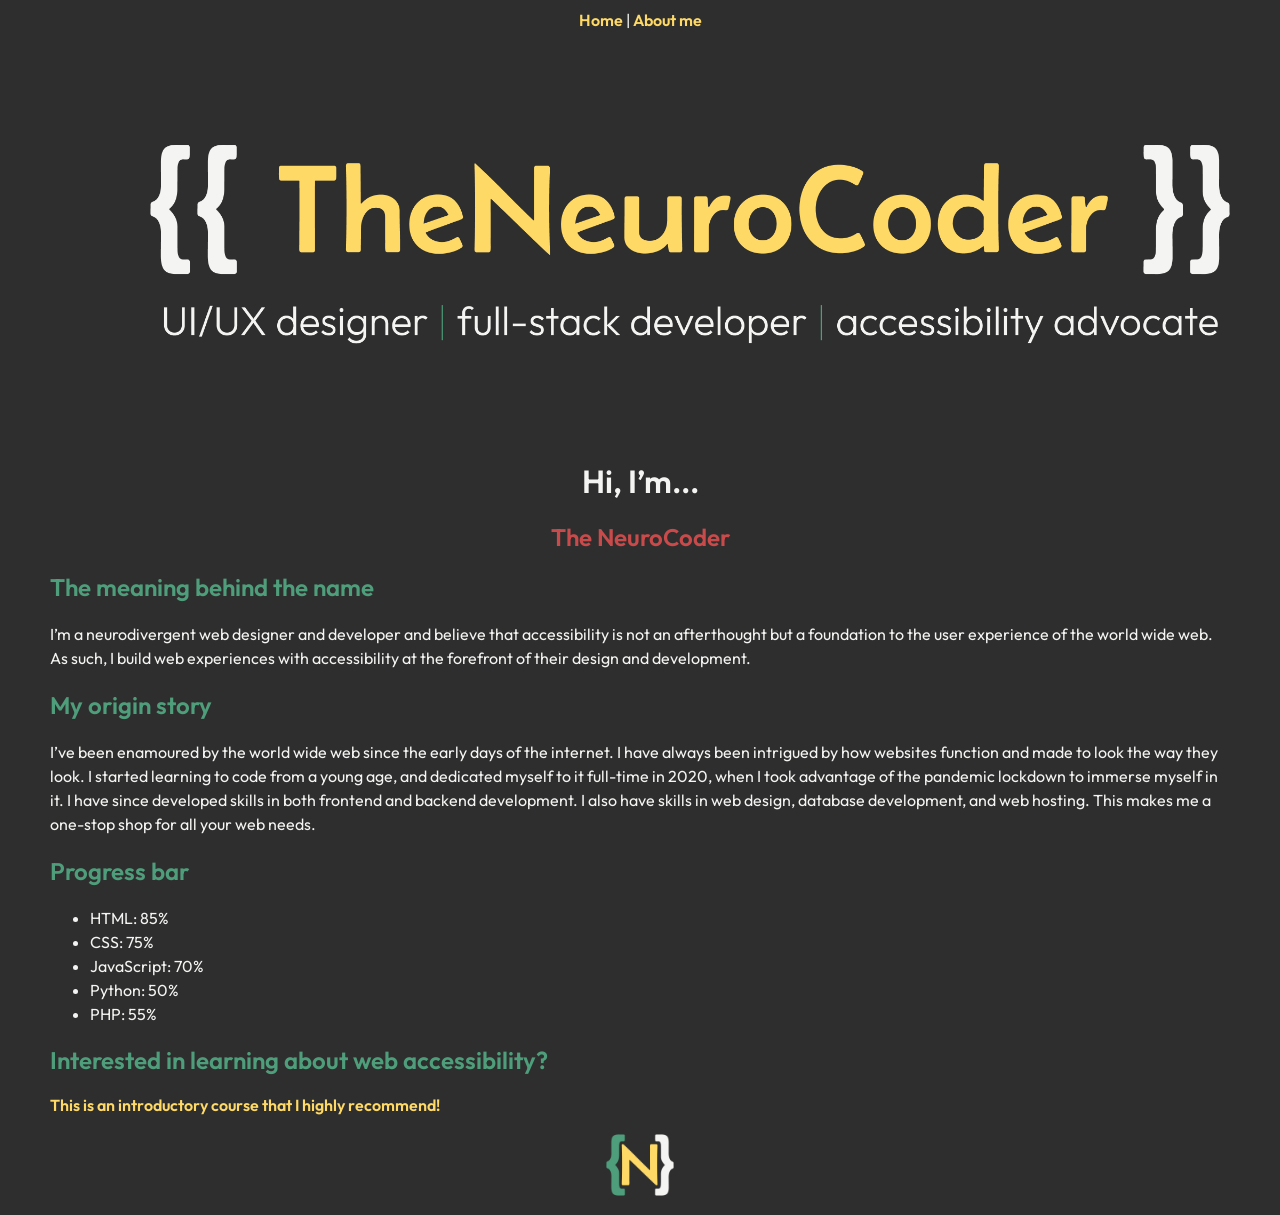
==== index.html @ 861b0270 "Uploaded file." ====
<!doctype html>
<html lang="en">
  <head>
    <meta charset="UTF-8" />
    <meta name="viewport" content="width=device-width, initial-scale=1.0" />
    <title>The Neurocoder | Web Designer & Full-Stack Developer</title>
    <link rel="stylesheet" href="/style.css" />
  </head>
  <body>
    <header>
      <nav>
        <a href="/index.html">Home</a> |
        <a href="/about.html">About me</a>
      </nav>
    </header>
    <img
      class="banner"
      src="/images/banner.png"
      alt="A banner that says the neurocoder, UI/UX designer, full-stack developer, accessibility advocate"
    />
    <main>
      <div class="name">
        <h1>Hi, I’m...</h1>
        <h2>The NeuroCoder</h2>
      </div>
      <section>
        <h2>The meaning behind the name</h2>
        <p>
          I’m a neurodivergent web designer and developer and believe that
          accessibility is not an afterthought but a foundation to the user
          experience of the world wide web. As such, I build web experiences
          with accessibility at the forefront of their design and development.
        </p>
      </section>

      <section>
        <h2>My origin story</h2>
        <p>
          I’ve been enamoured by the world wide web since the early days of the
          internet. I have always been intrigued by how websites function and
          made to look the way they look. I started learning to code from a
          young age, and dedicated myself to it full-time in 2020, when I took
          advantage of the pandemic lockdown to immerse myself in it. I have
          since developed skills in both frontend and backend development. I
          also have skills in web design, database development, and web hosting.
          This makes me a one-stop shop for all your web needs.
        </p>
      </section>

      <section>
        <h2>Progress bar</h2>
        <ul>
          <li>HTML: 85%</li>
          <li>CSS: 75%</li>
          <li>JavaScript: 70%</li>
          <li>Python: 50%</li>
          <li>PHP: 55%</li>
        </ul>
      </section>

      <section>
        <h2>Interested in learning about web accessibility?</h2>
        <a
          target="_blank"
          href="https://www.udemy.com/course/introduction-to-web-accessibility-wcag21/?srsltid=AYCX9vIbx-0yYsA8Ox3uv8bTooHfXclQ60OPtKYKwAqzEQw94CTpAoRQ&couponCode=MT261023G1"
          >This is an introductory course that I highly recommend!
        </a>
      </section>
    </main>
    <footer>
      <img
        class="logo"
        src="/images/logo.png"
        alt="A logo with the letter N enclosed in double curly brackets"
      />
    </footer>
  </body>
</html>
---- style.css ----
@font-face {
  font-family: "Outfit";
  src: url("fonts/Outfit-Regular.ttf") format("truetype");
  font-weight: 400;
  font-style: normal;
  font-display: swap;
}

@font-face {
  font-family: "Outfit";
  src: url("fonts/Outfit-SemiBold.ttf") format("truetype");
  font-weight: 600;
  font-style: normal;
  font-display: swap;
}

body {
  margin: 10px 50px;
  background-color: #2e2e2e;
  color: #f4f4f2;
  font-family: Outfit;
}

p, ul, ol {
  line-height: 1.5;
}

a {
  color: #ffd966;
  text-decoration: none;
  font-weight: 700;
  transition: 0.4s;
}

a:hover {
  color: #c94a4a;
}

nav {
  text-align: center;
}

.banner {
  width: 100vw;
}

h1 {
  margin-top: 0;
  font-weight: 600;
  text-align: center;
}

h2 {
  font-weight: 600;
}

.name h2 {
  text-align: center;
  color: #c94a4a;
}

section h2 {
  color: #4f9e7b;
}

.logo {
  width: 100px;
  position: absolute;
  left: 50%;
  transform: translateX(-50%);
}
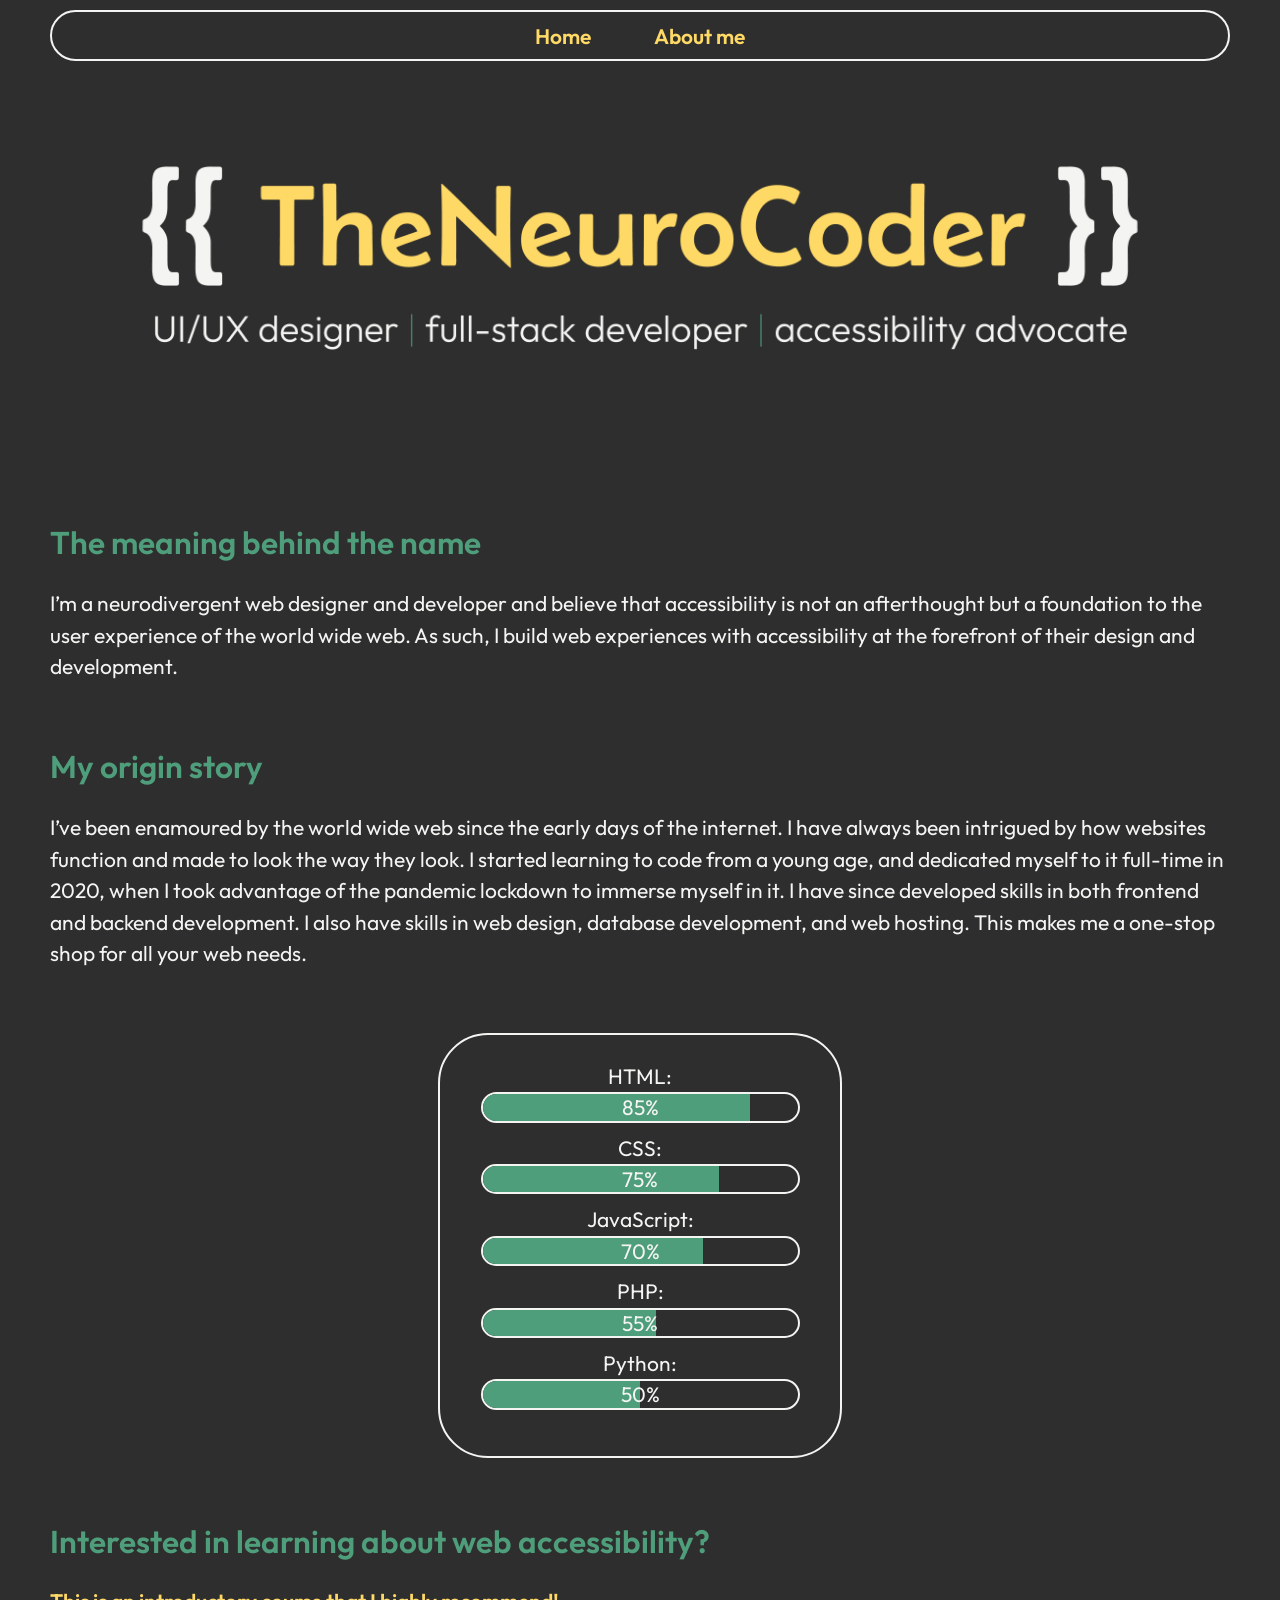
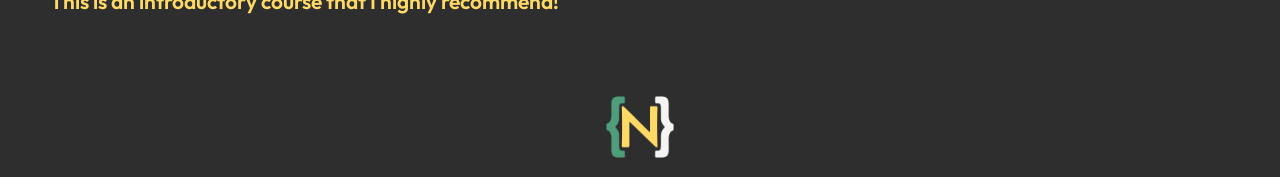
==== commit e812645d: "Added and edited HTML." ====
--- a/index.html
+++ b/index.html
@@ -3,25 +3,25 @@
   <head>
     <meta charset="UTF-8" />
     <meta name="viewport" content="width=device-width, initial-scale=1.0" />
-    <title>The Neurocoder | Web Designer & Full-Stack Developer</title>
+    <title>The Neurocoder | Web Designer &amp; Full-Stack Developer</title>
     <link rel="stylesheet" href="/style.css" />
   </head>
   <body>
     <header>
       <nav>
-        <a href="/index.html">Home</a> |
+        <a href="/">Home</a>
         <a href="/about.html">About me</a>
       </nav>
     </header>
     <img
       class="banner"
       src="/images/banner.png"
-      alt="A banner that says the neurocoder, UI/UX designer, full-stack developer, accessibility advocate"
+      alt="A banner that says, “The neurocoder, UI/UX designer, full-stack developer, accessibility advocate.”"
     />
     <main>
-      <div class="name">
-        <h1>Hi, I’m...</h1>
-        <h2>The NeuroCoder</h2>
+      <div class="name-content-container">
+        <div class="name-intro">Hi, I’m...</div>
+        <h1 class="name"><span class="brackets">{{</span> TheNeuroCoder <span class="brackets">}}</span></h1>
       </div>
       <section>
         <h2>The meaning behind the name</h2>
@@ -48,13 +48,37 @@
       </section>
 
       <section>
-        <h2>Progress bar</h2>
-        <ul>
-          <li>HTML: 85%</li>
-          <li>CSS: 75%</li>
-          <li>JavaScript: 70%</li>
-          <li>Python: 50%</li>
-          <li>PHP: 55%</li>
+        <ul class="progress-content-container">
+          <li class="progress-bar-grid">
+            HTML:
+            <div class="progress-bar-row">
+              <div id="html-progress" class="progress"></div>
+            </div><div class="progress-percentage-row">85%</div>
+          </li>
+          <li class="progress-bar-grid">
+            CSS:
+            <div class="progress-bar-row">
+              <div id="css-progress" class="progress"></div>
+            </div><div class="progress-percentage-row">75%</div>
+          </li>
+          <li class="progress-bar-grid">
+            JavaScript:
+            <div class="progress-bar-row">
+              <div id="js-progress" class="progress"></div>
+            </div><div class="progress-percentage-row">70%</div>
+          </li>
+          <li class="progress-bar-grid">
+            PHP:
+            <div class="progress-bar-row">
+              <div id="php-progress" class="progress"></div>
+            </div><div class="progress-percentage-row">55%</div>
+          </li>
+          <li class="progress-bar-grid">
+            Python:
+            <div class="progress-bar-row">
+              <div id="python-progress" class="progress"></div>
+            </div><div class="progress-percentage-row">50%</div>
+          </li>
         </ul>
       </section>
 
@@ -71,7 +95,7 @@
       <img
         class="logo"
         src="/images/logo.png"
-        alt="A logo with the letter N enclosed in double curly brackets"
+        alt="A logo with the letter N enclosed in double curly brackets."
       />
     </footer>
   </body>
--- a/style.css
+++ b/style.css
@@ -14,53 +14,152 @@
   font-display: swap;
 }
 
+@font-face {
+  font-family: "Belanosima";
+  src: url("fonts/Belanosima-Regular.ttf") format("truetype");
+  font-weight: 400;
+  font-style: normal;
+  font-display: swap;
+}
+
+:root {
+  --black-colour: #2e2e2e;
+  --white-colour: #f4f4f2;
+  --red-colour: #d97575;
+  --green-colour: #4f9e7b;
+  --yellow-colour: #ffd966;
+}
+
+html {
+  font-size: 21px;
+}
+
 body {
   margin: 10px 50px;
-  background-color: #2e2e2e;
-  color: #f4f4f2;
-  font-family: Outfit;
-}
-
-p, ul, ol {
+  background-color: var(--black-colour);
+  color: var(--white-colour);
+  font-family: Outfit, sans-serif;
+  font-size: 1rem;
+}
+
+p,
+ul,
+ol {
   line-height: 1.5;
 }
 
 a {
-  color: #ffd966;
+  color: var(--yellow-colour);
   text-decoration: none;
   font-weight: 700;
   transition: 0.4s;
 }
 
 a:hover {
-  color: #c94a4a;
+  color: var(--red-colour);
 }
 
 nav {
+  display: flex;
+  justify-content: center;
+  border: 2px solid var(--white-colour);
+  border-radius: 50px;
+}
+
+nav a {
+  margin: 0.5rem 1.5rem;
+}
+
+h1 {
   text-align: center;
+  font-weight: 600;
+  margin-top: 0.5rem;
+}
+
+h2 {
+  font-weight: 600;
+}
+
+strong {
+  font-weight: 600;
+  color: var(--yellow-colour);
+}
+
+section {
+  margin: 3rem 0;
+}
+
+section h2 {
+  color: var(--green-colour);
 }
 
 .banner {
-  width: 100vw;
-}
-
-h1 {
-  margin-top: 0;
-  font-weight: 600;
+  width: calc(100vw - 100px);
+}
+
+.name-content-container {
+  display: none;
+}
+
+.progress-content-container {
+  border: 2px solid var(--white-colour);
+  border-radius: 50px;
+  width: 400px;
+  position: relative;
+  left: 50%;
+  transform: translateX(-50%);
+  padding: 1.25rem 0 1.75rem;
+}
+
+.progress-bar-grid {
+  display: grid;
+  justify-content: center;
   text-align: center;
 }
 
-h2 {
-  font-weight: 600;
-}
-
-.name h2 {
-  text-align: center;
-  color: #c94a4a;
-}
-
-section h2 {
-  color: #4f9e7b;
+.progress-bar-row {
+  margin-bottom: 10px;
+  width: 315px;
+  height: 1.25rem;
+  border: 2px solid var(--white-colour);
+  border-radius: 50px;
+  grid-row: 2;
+  grid-column: 1;
+}
+
+.progress-percentage-row {
+  grid-row: 2;
+  grid-column: 1;
+}
+
+.progress {
+  background-color: var(--green-colour);
+  height: 100%;
+  border-radius: 50px 0 0 50px;
+}
+
+#html-progress {
+  width: 85%;
+}
+
+#css-progress {
+  width: 75%;
+}
+
+#js-progress {
+  width: 70%;
+}
+
+#php-progress {
+  width: 55%;
+}
+
+#python-progress {
+  width: 50%;
+}
+
+.time-period {
+  color: var(--red-colour);
 }
 
 .logo {
@@ -69,3 +168,66 @@
   left: 50%;
   transform: translateX(-50%);
 }
+
+@media screen and (max-width: 900px) {
+  html {
+    font-size: 18px;
+  }
+
+  .progress-content-container {
+    width: 350px;
+    border-radius: 30px;
+  }
+
+  .progress-bar-row {
+    width: 275px;
+  }
+}
+
+@media screen and (max-width: 575px) {
+  html {
+    font-size: 16px;
+  }
+
+  body {
+    margin: 10px 20px;
+  }
+
+  h1 {
+    margin-top: 4rem;
+  }
+
+  .banner {
+    display: none;
+  }
+
+  .name-content-container {
+    text-align: center;
+    margin-top: 2rem;
+    display: block;
+  }
+
+  .name-intro {
+    font-size: 1.75rem;
+  }
+
+  .name {
+    font-family: 'Belanosima', sans-serif;
+    font-weight: 400;
+    color: var(--yellow-colour);
+    font-size: 2.5rem;
+  }
+
+  .brackets {
+    color: var(--white-colour);
+  }
+
+  .progress-content-container {
+    width: 275px;
+    border-radius: 25px;
+  }
+
+  .progress-bar-row {
+    width: 200px;
+  }
+}
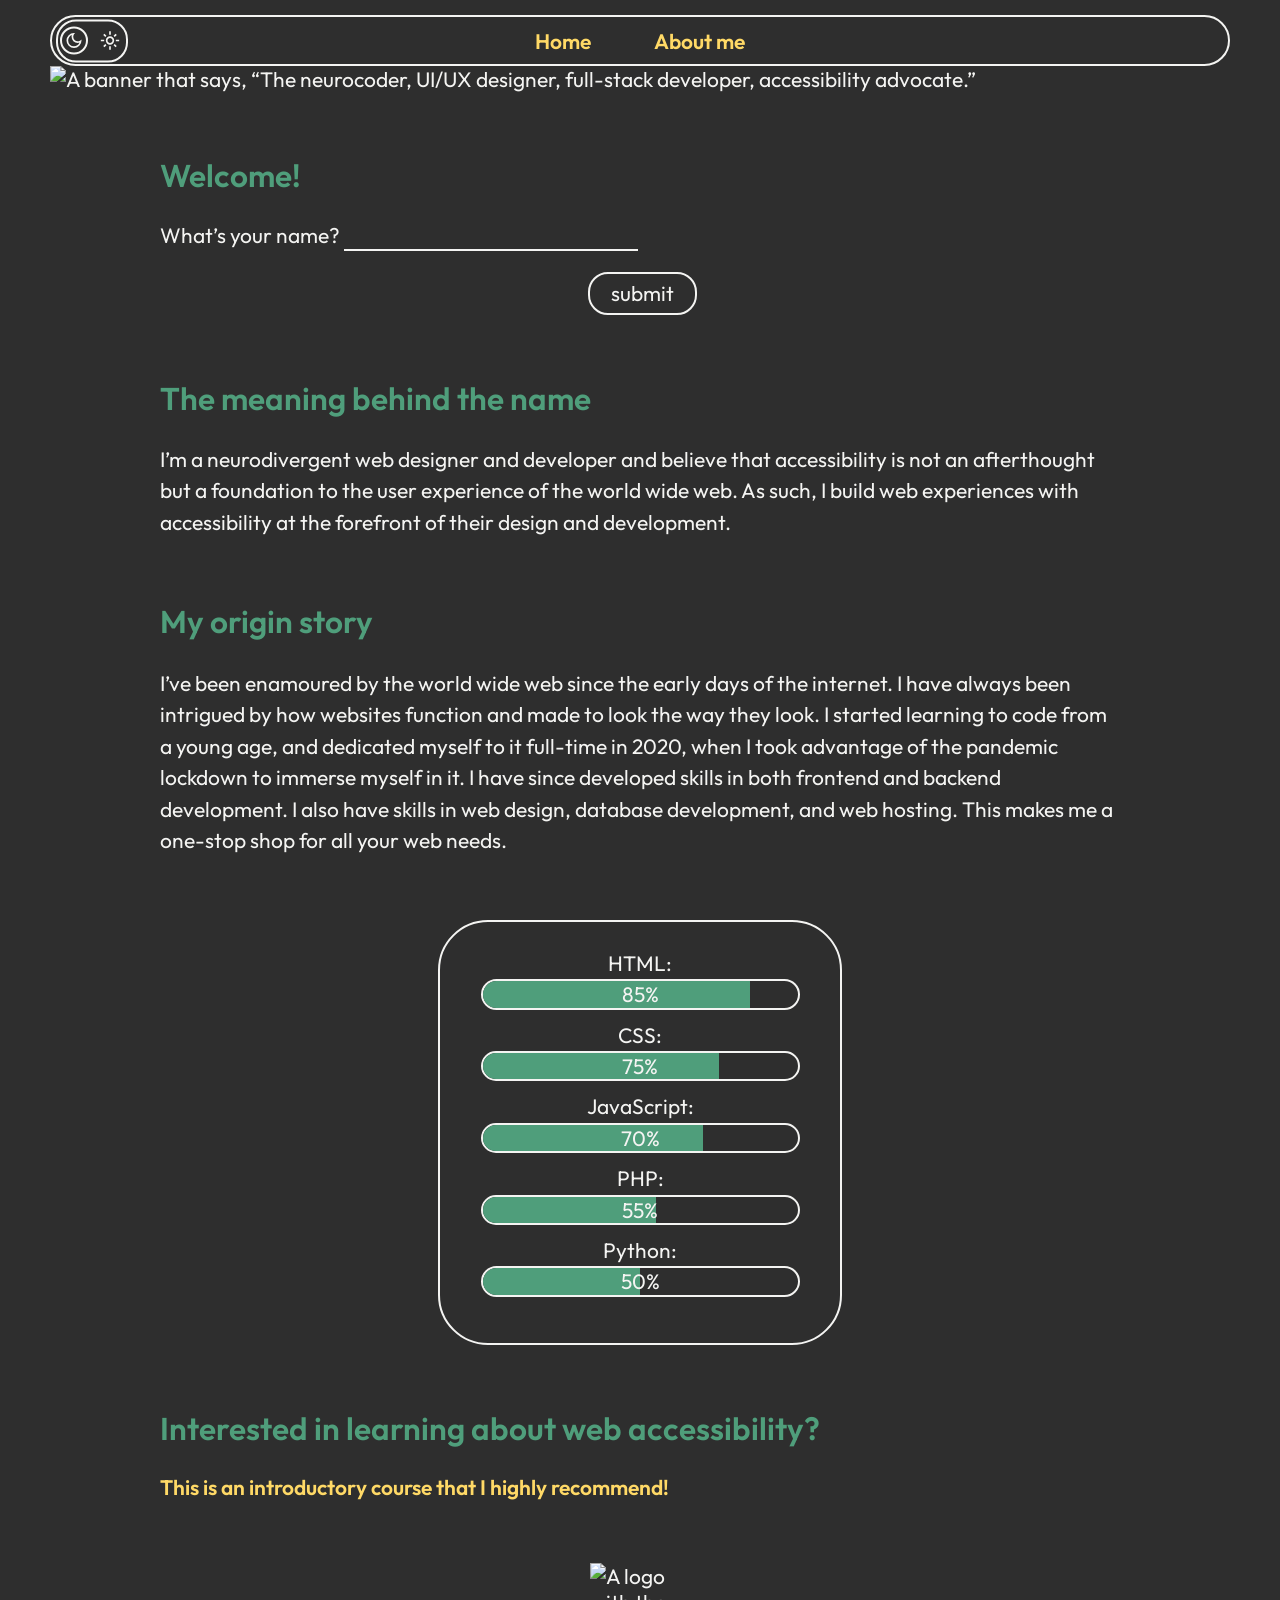
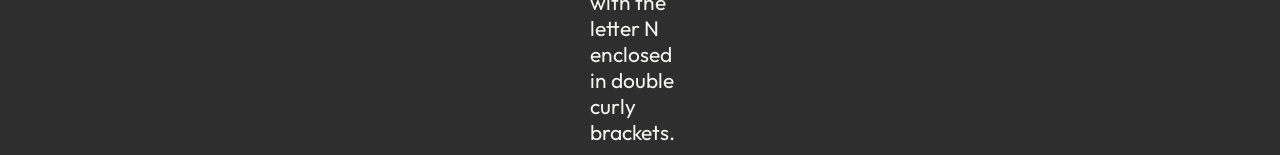
==== commit 09c64f8e: "Activity 8 changes." ====
--- a/index.html
+++ b/index.html
@@ -4,25 +4,78 @@
     <meta charset="UTF-8" />
     <meta name="viewport" content="width=device-width, initial-scale=1.0" />
     <title>The Neurocoder | Web Designer &amp; Full-Stack Developer</title>
-    <link rel="stylesheet" href="/style.css" />
+    <link rel="stylesheet" href="style.css" />
+    <link rel="stylesheet" href="style-light-mode.css" />
+    <script src="script.js" defer></script>
   </head>
   <body>
     <header>
       <nav>
+        <span class="theme-toggle-container">
+          <svg
+            class="dark-mode-icon"
+            xmlns="http://www.w3.org/2000/svg"
+            viewBox="0 0 24 24"
+            height="20px"
+            width="20px"
+          >
+            <path
+              d="M12,21q-3.75,0-6.38-2.63T3,12T5.63,5.63T12,3q0.35,0 0.69,0.02q0.34,0.02 0.66,0.07q-1.03,0.73-1.64,1.89T11.1,7.5q0,2.25 1.57,3.82T16.5,12.9q1.38,0 2.53-0.61t1.88-1.64q0.05,0.33 0.07,0.66T21,12q0,3.75-2.63,6.38T12,21Zm0-2q2.2,0 3.95-1.21t2.55-3.16q-0.5,0.13-1,0.2t-1,0.08q-3.07,0-5.24-2.16Q9.1,10.58 9.1,7.5q0-0.5 0.08-1t0.2-1Q7.43,6.3 6.21,8.05T5,12q0,2.9 2.05,4.95T12,19Zm-0.25-6.75Z"
+            />
+          </svg>
+          <svg
+            class="light-mode-icon"
+            xmlns="http://www.w3.org/2000/svg"
+            viewBox="0 0 24 24"
+            height="20px"
+            width="20px"
+            fill="#1f1f1f"
+          >
+            <path
+              d="M14.13,14.13Q15,13.25 15,12T14.13,9.88T12,9T9.88,9.88T9,12t0.88,2.13T12,15t2.13-0.88ZM8.46,15.54Q7,14.08 7,12Q7,9.92 8.46,8.46T12,7t3.54,1.46T17,12t-1.46,3.54T12,17q-2.07,0-3.54-1.46ZM5,13H1V11H5v2Zm18,0H19V11h4v2ZM11,5V1h2V5H11Zm0,18V19h2v4H11ZM6.4,7.75L3.88,5.32L5.3,3.85l2.4,2.5L6.4,7.75Zm12.3,12.4l-2.42-2.52l1.32-1.38l2.52,2.43L18.7,20.15ZM16.25,6.4l2.43-2.52L20.15,5.3l-2.5,2.4l-1.4-1.3ZM3.85,18.7l2.53-2.43L7.75,17.6L5.33,20.13L3.85,18.7ZM12,12Z"
+            />
+          </svg>
+          <span id="theme-toggle" class="dark-mode"></span>
+        </span>
         <a href="/">Home</a>
         <a href="/about.html">About me</a>
       </nav>
     </header>
     <img
-      class="banner"
-      src="/images/banner.png"
+      class="banner-dark-mode"
+      src="/images/banner-dark-mode.png"
+      alt="A banner that says, “The neurocoder, UI/UX designer, full-stack developer, accessibility advocate.”"
+    />
+
+    <img
+      class="banner-light-mode"
+      src="/images/banner-light-mode.png"
       alt="A banner that says, “The neurocoder, UI/UX designer, full-stack developer, accessibility advocate.”"
     />
     <main>
       <div class="name-content-container">
         <div class="name-intro">Hi, I’m...</div>
-        <h1 class="name"><span class="brackets">{{</span> TheNeuroCoder <span class="brackets">}}</span></h1>
+        <h1 class="name">
+          <span class="brackets">{{</span> TheNeuroCoder
+          <span class="brackets">}}</span>
+        </h1>
       </div>
+      <section>
+        <h2>Welcome!</h2>
+        <div id="guest-name-container">
+          <form id="guest-name-form">
+            <label for="guest-name">What’s your name?</label>
+            <input id="guest-name" type="text" />
+            <div class="button-wrapper">
+              <input
+                id="guest-name-submit-button"
+                type="submit"
+                value="submit"
+              />
+            </div>
+          </form>
+        </div>
+      </section>
       <section>
         <h2>The meaning behind the name</h2>
         <p>
@@ -53,31 +106,36 @@
             HTML:
             <div class="progress-bar-row">
               <div id="html-progress" class="progress"></div>
-            </div><div class="progress-percentage-row">85%</div>
+            </div>
+            <div class="progress-percentage-row">85%</div>
           </li>
           <li class="progress-bar-grid">
             CSS:
             <div class="progress-bar-row">
               <div id="css-progress" class="progress"></div>
-            </div><div class="progress-percentage-row">75%</div>
+            </div>
+            <div class="progress-percentage-row">75%</div>
           </li>
           <li class="progress-bar-grid">
             JavaScript:
             <div class="progress-bar-row">
               <div id="js-progress" class="progress"></div>
-            </div><div class="progress-percentage-row">70%</div>
+            </div>
+            <div class="progress-percentage-row">70%</div>
           </li>
           <li class="progress-bar-grid">
             PHP:
             <div class="progress-bar-row">
               <div id="php-progress" class="progress"></div>
-            </div><div class="progress-percentage-row">55%</div>
+            </div>
+            <div class="progress-percentage-row">55%</div>
           </li>
           <li class="progress-bar-grid">
             Python:
             <div class="progress-bar-row">
               <div id="python-progress" class="progress"></div>
-            </div><div class="progress-percentage-row">50%</div>
+            </div>
+            <div class="progress-percentage-row">50%</div>
           </li>
         </ul>
       </section>
@@ -93,8 +151,13 @@
     </main>
     <footer>
       <img
-        class="logo"
-        src="/images/logo.png"
+        class="logo-dark-mode"
+        src="/images/logo-dark-mode.png"
+        alt="A logo with the letter N enclosed in double curly brackets."
+      />
+      <img
+        class="logo-light-mode"
+        src="/images/logo-light-mode.png"
         alt="A logo with the letter N enclosed in double curly brackets."
       />
     </footer>
--- a/style.css
+++ b/style.css
@@ -35,11 +35,11 @@
 }
 
 body {
-  margin: 10px 50px;
   background-color: var(--black-colour);
   color: var(--white-colour);
   font-family: Outfit, sans-serif;
   font-size: 1rem;
+  margin: 15px 50px;
 }
 
 p,
@@ -52,7 +52,7 @@
   color: var(--yellow-colour);
   text-decoration: none;
   font-weight: 700;
-  transition: 0.4s;
+  transition: color 0.4s;
 }
 
 a:hover {
@@ -64,6 +64,7 @@
   justify-content: center;
   border: 2px solid var(--white-colour);
   border-radius: 50px;
+  position: relative;
 }
 
 nav a {
@@ -76,6 +77,10 @@
   margin-top: 0.5rem;
 }
 
+h1:not(.name) {
+  margin-top: 4rem;
+}
+
 h2 {
   font-weight: 600;
 }
@@ -89,16 +94,117 @@
   margin: 3rem 0;
 }
 
+main {
+  width: 960px;
+  position: relative;
+  left: 50%;
+  transform: translateX(-50%);
+}
+
 section h2 {
   color: var(--green-colour);
 }
 
-.banner {
+.theme-toggle-container {
+  border: 2px solid var(--white-colour);
+  width: 68px;
+  height: 83%;
+  border-radius: 20px;
+  position: absolute;
+  top: 50%;
+  transform: translateY(-50%);
+  left: 4px;
+  cursor: pointer;
+}
+
+.dark-mode-icon {
+  position: absolute;
+  top: 50%;
+  transform: translateY(-50%);
+  left: 6px;
+  fill: var(--white-colour);
+}
+
+.light-mode-icon {
+  position: absolute;
+  top: 50%;
+  transform: translateY(-50%);
+  right: 6px;
+  fill: var(--white-colour);
+}
+
+#theme-toggle {
+  border: 2px solid var(--white-colour);
+  width: 28px;
+  height: 28px;
+  border-radius: 20px;
+  box-sizing: border-box;
+  position: absolute;
+  top: 50%;
+  transform: translateY(-50%);
+  transition: 0.2s;
+}
+
+#theme-toggle {
+  left: 2px;
+}
+
+.banner-dark-mode {
   width: calc(100vw - 100px);
+}
+
+.banner-light-mode {
+  display: none;
 }
 
 .name-content-container {
   display: none;
+}
+
+#guest-name {
+  background-color: transparent;
+  border: none;
+  border-bottom: 2px solid var(--white-colour);
+  caret-color: var(--white-colour);
+  font-family: "Outfit", sans-serif;
+  font-weight: 400;
+  font-size: 1rem;
+  color: var(--white-colour);
+}
+
+#guest-name:focus {
+  outline: none;
+  border-bottom-color: var(--green-colour);
+}
+
+#guest-name::placeholder {
+  color: var(--red-colour);
+}
+
+.button-wrapper {
+  display: flex;
+  justify-content: center;
+  padding-top: 1rem;
+}
+
+#guest-name-submit-button,
+#values-button {
+  background-color: transparent;
+  font-family: "Outfit", sans-serif;
+  font-weight: 400;
+  font-size: 1rem;
+  color: var(--white-colour);
+  border: 2px solid var(--white-colour);
+  border-radius: 20px;
+  padding: 0.3rem 1rem;
+  margin-left: 5px;
+  cursor: pointer;
+  transition: background-color 0.4s;
+}
+
+#guest-name-submit-button:hover,
+#values-button:hover {
+  background-color: var(--green-colour);
 }
 
 .progress-content-container {
@@ -162,11 +268,22 @@
   color: var(--red-colour);
 }
 
-.logo {
+.logo-dark-mode {
   width: 100px;
   position: absolute;
   left: 50%;
   transform: translateX(-50%);
+  padding-bottom: 10px;
+}
+
+.logo-light-mode {
+  display: none;
+}
+
+@media screen and (max-width: 1024px) {
+  main {
+    width: 800px;
+  }
 }
 
 @media screen and (max-width: 900px) {
@@ -174,6 +291,10 @@
     font-size: 18px;
   }
 
+  main {
+    width: 700px;
+  }
+
   .progress-content-container {
     width: 350px;
     border-radius: 30px;
@@ -184,6 +305,12 @@
   }
 }
 
+@media screen and (max-width: 768px) {
+  main {
+    width: 500px;
+  }
+}
+
 @media screen and (max-width: 575px) {
   html {
     font-size: 16px;
@@ -193,11 +320,11 @@
     margin: 10px 20px;
   }
 
-  h1 {
-    margin-top: 4rem;
-  }
-
-  .banner {
+  main {
+    width: auto;
+  }
+
+  .banner-dark-mode {
     display: none;
   }
 
@@ -212,10 +339,10 @@
   }
 
   .name {
-    font-family: 'Belanosima', sans-serif;
+    font-family: "Belanosima", sans-serif;
     font-weight: 400;
     color: var(--yellow-colour);
-    font-size: 2.5rem;
+    font-size: 2.45rem;
   }
 
   .brackets {
@@ -231,3 +358,9 @@
     width: 200px;
   }
 }
+
+@media screen and (max-width: 371px) {
+  .name {
+    font-size: 2rem;
+  }
+}
